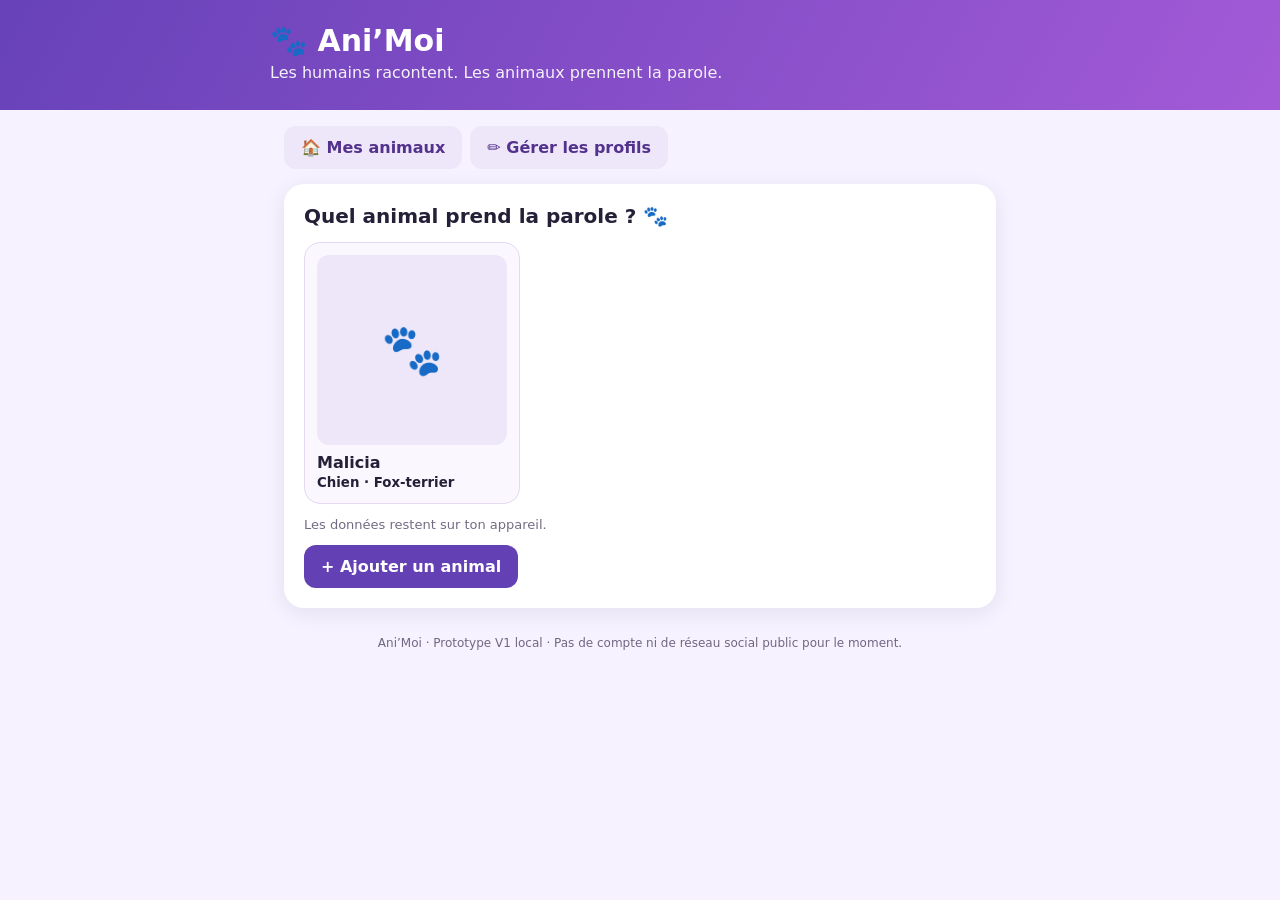
==== index.html @ a32cbb02 "Charger les nouvelles options de hashtags V2.6" ====
<!doctype html><html lang="fr"><head><meta charset="utf-8"><meta name="viewport" content="width=device-width,initial-scale=1,viewport-fit=cover"><meta name="theme-color" content="#6139aa"><title>Ani’Moi — Les animaux prennent la parole</title><style>
:root{font-family:system-ui,-apple-system,Segoe UI,sans-serif;color:#252037;background:#f6f2ff}*{box-sizing:border-box}body{margin:0}header{background:linear-gradient(120deg,#6742b8,#a35ad7);color:white;padding:23px 18px 28px}header .inner,main{max-width:740px;margin:auto}.logo{font-weight:850;font-size:30px}header p{margin:5px 0 0;opacity:.92}main{padding:16px 14px 50px}.panel{background:white;border-radius:20px;padding:20px;margin:0 0 16px;box-shadow:0 5px 22px #2a144515}h2{font-size:20px;margin:0 0 14px}label{display:block;font-weight:650;margin:12px 0 6px}input,textarea,select{font:inherit;width:100%;border:1px solid #d7cce9;border-radius:12px;padding:12px;background:white;color:#252037}textarea{min-height:105px;resize:vertical}button{font:inherit;cursor:pointer;background:#6440b5;color:white;border:0;border-radius:12px;padding:12px 17px;font-weight:750}button:disabled{opacity:.48;cursor:not-allowed}.secondary{background:#eee7fa;color:#53328d}.danger{background:#ffe6eb;color:#9f2445}.buttons{display:flex;gap:8px;flex-wrap:wrap;margin-top:15px}.tagline{font-size:13px;color:#716782}.choice{display:flex;flex-wrap:wrap;gap:7px}.choice label{margin:0;cursor:pointer}.choice input{position:absolute;opacity:0;width:0}.choice span{display:block;padding:9px 11px;border-radius:20px;background:#eee7fa;font-size:14px}.choice input:checked+span{background:#6440b5;color:white}.preview{border:2px solid #e9ddfb;background:#fefcff;border-radius:16px;padding:18px;white-space:pre-wrap;line-height:1.5;overflow-wrap:anywhere}.animal{display:flex;gap:13px;align-items:center;margin-bottom:13px}.avatar{width:62px;height:62px;border-radius:50%;object-fit:cover;background:#eee6f8;display:grid;place-items:center;font-size:30px}.muted{color:#766b84;font-size:13px}.notice{padding:12px;border-radius:12px;background:#f1ecfa;font-size:14px;margin-top:10px}#profilePic{max-width:125px;max-height:125px;border-radius:16px;object-fit:cover;display:none}#cardCanvas{width:100%;border-radius:12px;display:none;margin-top:12px}footer{text-align:center;color:#716782;font-size:12px;padding:12px}a{color:#6440b5}@media(min-width:600px){.twocol{display:grid;grid-template-columns:1fr 1fr;gap:12px}}
</style></head><body><header><div class="inner"><div class="logo">🐾 Ani’Moi</div><p>Les humains racontent. Les animaux prennent la parole.</p></div></header><main>
<section class="panel"><h2>1. Le profil de ton animal</h2><label for="animalSelect">Mes animaux</label><select id="animalSelect"></select><div class="twocol"><div><label for="petName">Prénom</label><input id="petName" maxlength="40" placeholder="Malicia"></div><div><label for="species">Espèce</label><select id="species"><option>Chien</option><option>Chat</option><option>Lapin</option><option>Oiseau</option><option>Cheval</option><option>Hamster</option><option>Autre</option></select></div></div><label for="breed">Race ou type (facultatif)</label><input id="breed" maxlength="70" placeholder="Fox-terrier"><label for="traits">Caractère (séparé par des virgules)</label><input id="traits" maxlength="200" placeholder="Énergique, têtue, joueuse"><label for="photo">Photo de ton animal</label><input type="file" id="photo" accept="image/*"><img id="profilePic" alt="Aperçu de l'animal"><div class="buttons"><button id="savePet">Enregistrer le profil</button><button class="secondary" id="newPet">Nouvel animal</button><button class="danger" id="deletePet">Supprimer</button></div><p class="tagline">Tes profils et photos sont conservés uniquement dans ce navigateur. Aucune publication n'est envoyée à un serveur.</p></section>
<section class="panel"><h2>2. L'humain raconte</h2><label for="story">Qu'est-il arrivé ?</label><textarea id="story" maxlength="1200" placeholder="Ex. : Malicia voulait poursuivre la promenade, mais il pleuvait..."></textarea><label>Quel ton pour la publication ?</label><div class="choice" id="tones"></div><label for="rubric">Rubrique</label><select id="rubric"><option value="pawbook">🐾 Pawbook — Le quotidien</option><option value="sav">📣 Le SAV des animaux</option><option value="linkedin">💼 LinkedPaw — Vie professionnelle</option><option value="potins">📰 Potins de gamelle</option></select><div class="buttons"><button id="generate">Créer la publication</button></div><div class="notice">Cette V1 utilise un moteur d'écriture local avec des modèles humoristiques : ce n'est pas encore une IA générative. La future connexion IA se fera via un serveur sécurisé, sans clé secrète dans ce site.</div></section>
<section class="panel"><h2>3. Ton animal prend la parole</h2><div class="animal"><img class="avatar" id="postPhoto" alt="Photo de profil" style="display:none"><div class="avatar" id="fallbackAvatar">🐾</div><div><strong id="postName">Ton animal</strong><div class="muted" id="postMeta">Une publication pour commencer</div></div></div><div class="preview" id="output" aria-live="polite">Raconte une anecdote, choisis son ton et génère ta première publication.</div><label for="editPost">Retoucher avant le partage</label><textarea id="editPost" placeholder="Ton texte à valider apparaîtra ici..."></textarea><div class="buttons"><button id="copy" class="secondary">Copier</button><button id="share">Partager</button><button id="makeImage">Créer une carte image</button></div><canvas id="cardCanvas" width="1080" height="1350"></canvas><div class="buttons" id="downloadArea" style="display:none"><button id="download">Télécharger l'image</button></div><p class="muted" id="feedback" aria-live="polite"></p></section><footer>Ani’Moi · Prototype V1 local · Pas de compte ni de réseau social public pour le moment.</footer></main><script>
'use strict';const $=id=>document.getElementById(id);const KEY='animoi-pets-v1';let pets=[],selected=null,imageData='';let tone='drôle';const moods=['drôle','sérieux','triste','tendre','en colère','dramatique','philosophe'];
function save(){try{localStorage.setItem(KEY,JSON.stringify(pets));return true}catch(e){alert('Espace de stockage du navigateur insuffisant. Essaie une photo plus petite.');return false}}
try{pets=JSON.parse(localStorage.getItem(KEY)||'[]');if(!Array.isArray(pets))pets=[]}catch{pets=[]}
if(!pets.length){pets=[{id:'malicia-demo',name:'Malicia',species:'Chien',breed:'Fox-terrier',traits:'Énergique, têtue, joueuse',photo:''}];save()}
function renderPets(){const s=$('animalSelect');s.replaceChildren();pets.forEach(p=>{const o=document.createElement('option');o.value=p.id;o.textContent=p.name+' · '+p.species;s.append(o)});if(selected&&pets.some(p=>p.id===selected))s.value=selected;else selected=pets[0]?.id||null,s.value=selected||'';loadPet()}
function loadPet(){const p=pets.find(x=>x.id===selected);$('petName').value=p?.name||'';$('species').value=p?.species||'Chien';$('breed').value=p?.breed||'';$('traits').value=p?.traits||'';imageData=p?.photo||'';$('profilePic').style.display=imageData?'block':'none';if(imageData)$('profilePic').src=imageData;updateByline()}
function current(){return pets.find(p=>p.id===selected)||{name:$('petName').value.trim()||'Mon animal',species:$('species').value,breed:$('breed').value,traits:$('traits').value,photo:imageData}}
function updateByline(){const p=current();$('postName').textContent=p.name;$('postMeta').textContent=[p.species,p.breed].filter(Boolean).join(' · ');$('fallbackAvatar').style.display=p.photo?'none':'grid';$('postPhoto').style.display=p.photo?'block':'none';if(p.photo)$('postPhoto').src=p.photo}
$('animalSelect').addEventListener('change',e=>{selected=e.target.value;loadPet()});$('newPet').onclick=()=>{selected=null;loadPet();$('petName').focus()};$('deletePet').onclick=()=>{if(!selected)return;if(!confirm('Supprimer ce profil de cet appareil ?'))return;pets=pets.filter(p=>p.id!==selected);save();selected=null;renderPets()};
$('photo').onchange=async e=>{const file=e.target.files[0];if(!file)return;if(!file.type.startsWith('image/'))return alert('Choisis une image.');try{const url=URL.createObjectURL(file);const img=new Image();img.src=url;await img.decode();const scale=Math.min(1,550/Math.max(img.width,img.height));const c=document.createElement('canvas');c.width=Math.round(img.width*scale);c.height=Math.round(img.height*scale);c.getContext('2d').drawImage(img,0,0,c.width,c.height);imageData=c.toDataURL('image/jpeg',.7);URL.revokeObjectURL(url);$('profilePic').src=imageData;$('profilePic').style.display='block';updateByline()}catch{alert('Cette image ne peut pas être chargée.')}};
$('savePet').onclick=()=>{const name=$('petName').value.trim();if(!name)return alert('Indique le prénom de ton animal.');const p={id:selected||'pet-'+Date.now(),name,species:$('species').value,breed:$('breed').value.trim(),traits:$('traits').value.trim(),photo:imageData};const old=[...pets];const index=pets.findIndex(x=>x.id===p.id);if(index<0)pets.push(p);else pets[index]=p;if(!save()){pets=old;return}selected=p.id;renderPets();$('feedback').textContent='Profil enregistré sur cet appareil.'};
const tones=$('tones');moods.forEach(m=>{const label=document.createElement('label');const radio=document.createElement('input');radio.type='radio';radio.name='mood';radio.value=m;radio.checked=m===tone;radio.onchange=()=>tone=m;const span=document.createElement('span');span.textContent=m[0].toUpperCase()+m.slice(1);label.append(radio,span);tones.append(label)});
function narrator(p){const traits=p.traits?` (${p.traits})`:'';return p.name+traits}
function formulate(p,story,mood,rubric){const intro={drôle:'COMMUNIQUÉ OFFICIEL 🐾',sérieux:'UNE QUESTION IMPORTANTE 🐾',triste:'UN PETIT MOMENT DE MÉLANCOLIE 💜',tendre:'LE BONHEUR EST DANS LES PETITS RIENS ❤️','en colère':'JE DÉPOSE UNE RÉCLAMATION ! 😤',dramatique:'TRAGÉDIE EN TROIS ACTES 🎭',philosophe:'PENSÉE DU JOUR 🌿'}[mood];const prefix={pawbook:'Cher journal,',sav:'À l’attention du service réclamations des humains,',linkedin:'Note interne de la direction des opérations domestiques,',potins:'EXCLUSIVITÉ — La presse animalière révèle :'}[rubric];const ending={drôle:'J’exige réparation sous forme de friandises. Sans négociation. 😂',sérieux:'Merci de prendre cette question très au sérieux. 🐾',triste:'Un peu de douceur me ferait du bien aujourd’hui. 💜',tendre:'Et malgré tout, je ne changerais mon humain pour rien au monde. ❤️','en colère':'Le syndicat des pattes libres a été prévenu. 😤',dramatique:'La suite au prochain épisode… si mon cœur le supporte. 🎭',philosophe:'La vie est courte : prenons le temps de renifler les roses. 🌿'}[mood];return `${intro}\n\n${prefix}\n\nVoici les faits selon mon humain : « ${story.trim()} »\n\nMoi, ${p.name}, ${p.species.toLowerCase()}${p.breed?' '+p.breed:''}, je tiens à faire entendre ma version.\n\n${ending}\n\n#AniMoi #VieDAnimal`}
$('generate').onclick=()=>{const story=$('story').value.trim();if(!story)return alert('Raconte une petite anecdote.');const p=current();const result=formulate(p,story,tone,$('rubric').value);$('output').textContent=result;$('editPost').value=result;updateByline();$('feedback').textContent='Texte de démonstration prêt à retoucher.'};$('editPost').oninput=()=>{$('output').textContent=$('editPost').value};
$('copy').onclick=async()=>{const s=$('editPost').value;if(!s)return;try{await navigator.clipboard.writeText(s);$('feedback').textContent='Texte copié !'}catch{$('editPost').select();$('feedback').textContent='Sélectionne le texte pour le copier.'}};
$('share').onclick=async()=>{const text=$('editPost').value;if(!text)return;try{if(navigator.share)await navigator.share({title:'Ani’Moi',text});else{$('copy').click()}}catch(e){if(e.name!=='AbortError')$('feedback').textContent='Partage indisponible : utilise Copier.'}};
function wrap(ctx,text,maxWidth){const out=[];for(const para of text.split('\n')){if(!para){out.push('');continue}let line='';for(const word of para.split(/\s+/)){if(ctx.measureText((line?line+' ':'')+word).width>maxWidth&&line){out.push(line);line=word}else line+=(line?' ':'')+word}out.push(line)}return out}
$('makeImage').onclick=()=>{const text=$('editPost').value.trim();if(!text)return alert('Génère d’abord une publication.');const p=current(),c=$('cardCanvas'),ctx=c.getContext('2d');ctx.fillStyle='#f8f3ff';ctx.fillRect(0,0,1080,1350);ctx.fillStyle='#6540ac';ctx.fillRect(0,0,1080,170);ctx.fillStyle='white';ctx.font='bold 67px system-ui';ctx.fillText('🐾 Ani’Moi',65,110);ctx.fillStyle='#251b35';ctx.font='bold 52px system-ui';ctx.fillText(p.name.slice(0,23),70,245);ctx.fillStyle='#736384';ctx.font='31px system-ui';ctx.fillText([p.species,p.breed].filter(Boolean).join(' · ').slice(0,46),70,297);ctx.fillStyle='#2b2334';ctx.font='34px system-ui';const lines=wrap(ctx,text,930);let y=385;for(const line of lines){if(y>1230){ctx.fillText('…',70,y);break}ctx.fillText(line,70,y);y+=47}ctx.fillStyle='#6540ac';ctx.font='bold 28px system-ui';ctx.fillText('Les animaux prennent la parole.',70,1310);c.style.display='block';$('downloadArea').style.display='flex';$('feedback').textContent='Carte créée, prête à télécharger.'};$('download').onclick=()=>{const a=document.createElement('a');a.download='animoi-publication.png';a.href=$('cardCanvas').toDataURL('image/png');a.click()};renderPets();
</script><script src="v2.js?v=2.1" defer></script><script src="sharecards.js?v=2.2" defer></script><script src="caption.js?v=2.6" defer></script></body></html>
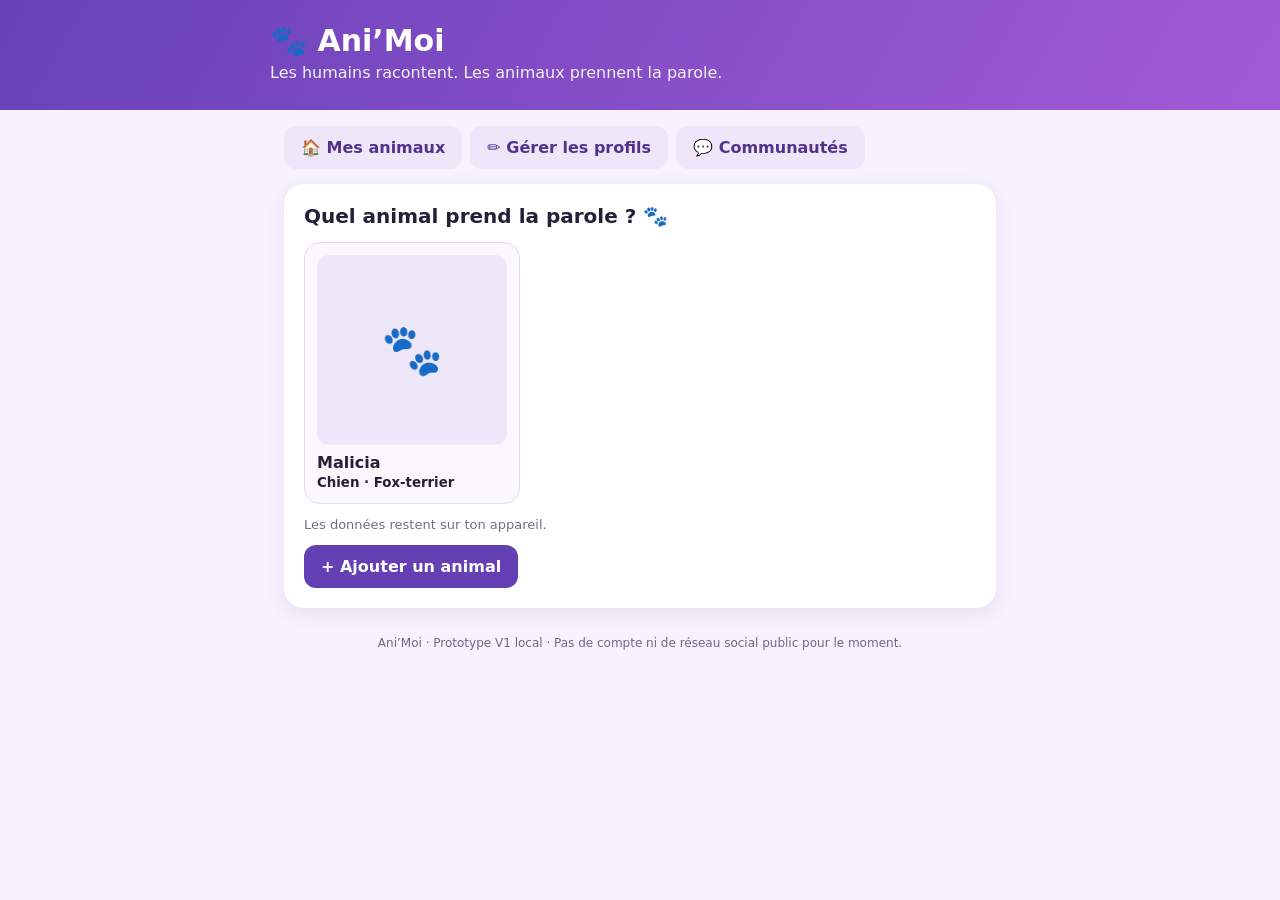
==== commit 1b58580f: "Activer le fil des communautés Ani’Moi en prévisualisation" ====
--- a/index.html
+++ b/index.html
@@ -1,9 +1,9 @@
 <!doctype html><html lang="fr"><head><meta charset="utf-8"><meta name="viewport" content="width=device-width,initial-scale=1,viewport-fit=cover"><meta name="theme-color" content="#6139aa"><title>Ani’Moi — Les animaux prennent la parole</title><style>
 :root{font-family:system-ui,-apple-system,Segoe UI,sans-serif;color:#252037;background:#f6f2ff}*{box-sizing:border-box}body{margin:0}header{background:linear-gradient(120deg,#6742b8,#a35ad7);color:white;padding:23px 18px 28px}header .inner,main{max-width:740px;margin:auto}.logo{font-weight:850;font-size:30px}header p{margin:5px 0 0;opacity:.92}main{padding:16px 14px 50px}.panel{background:white;border-radius:20px;padding:20px;margin:0 0 16px;box-shadow:0 5px 22px #2a144515}h2{font-size:20px;margin:0 0 14px}label{display:block;font-weight:650;margin:12px 0 6px}input,textarea,select{font:inherit;width:100%;border:1px solid #d7cce9;border-radius:12px;padding:12px;background:white;color:#252037}textarea{min-height:105px;resize:vertical}button{font:inherit;cursor:pointer;background:#6440b5;color:white;border:0;border-radius:12px;padding:12px 17px;font-weight:750}button:disabled{opacity:.48;cursor:not-allowed}.secondary{background:#eee7fa;color:#53328d}.danger{background:#ffe6eb;color:#9f2445}.buttons{display:flex;gap:8px;flex-wrap:wrap;margin-top:15px}.tagline{font-size:13px;color:#716782}.choice{display:flex;flex-wrap:wrap;gap:7px}.choice label{margin:0;cursor:pointer}.choice input{position:absolute;opacity:0;width:0}.choice span{display:block;padding:9px 11px;border-radius:20px;background:#eee7fa;font-size:14px}.choice input:checked+span{background:#6440b5;color:white}.preview{border:2px solid #e9ddfb;background:#fefcff;border-radius:16px;padding:18px;white-space:pre-wrap;line-height:1.5;overflow-wrap:anywhere}.animal{display:flex;gap:13px;align-items:center;margin-bottom:13px}.avatar{width:62px;height:62px;border-radius:50%;object-fit:cover;background:#eee6f8;display:grid;place-items:center;font-size:30px}.muted{color:#766b84;font-size:13px}.notice{padding:12px;border-radius:12px;background:#f1ecfa;font-size:14px;margin-top:10px}#profilePic{max-width:125px;max-height:125px;border-radius:16px;object-fit:cover;display:none}#cardCanvas{width:100%;border-radius:12px;display:none;margin-top:12px}footer{text-align:center;color:#716782;font-size:12px;padding:12px}a{color:#6440b5}@media(min-width:600px){.twocol{display:grid;grid-template-columns:1fr 1fr;gap:12px}}
-</style></head><body><header><div class="inner"><div class="logo">🐾 Ani’Moi</div><p>Les humains racontent. Les animaux prennent la parole.</p></div></header><main>
+#editPost{min-height:340px;height:42vh;max-height:75vh;line-height:1.55;resize:vertical}@media(min-width:600px){#editPost{min-height:400px;height:460px}}</style></head><body><header><div class="inner"><div class="logo">🐾 Ani’Moi</div><p>Les humains racontent. Les animaux prennent la parole.</p></div></header><main>
 <section class="panel"><h2>1. Le profil de ton animal</h2><label for="animalSelect">Mes animaux</label><select id="animalSelect"></select><div class="twocol"><div><label for="petName">Prénom</label><input id="petName" maxlength="40" placeholder="Malicia"></div><div><label for="species">Espèce</label><select id="species"><option>Chien</option><option>Chat</option><option>Lapin</option><option>Oiseau</option><option>Cheval</option><option>Hamster</option><option>Autre</option></select></div></div><label for="breed">Race ou type (facultatif)</label><input id="breed" maxlength="70" placeholder="Fox-terrier"><label for="traits">Caractère (séparé par des virgules)</label><input id="traits" maxlength="200" placeholder="Énergique, têtue, joueuse"><label for="photo">Photo de ton animal</label><input type="file" id="photo" accept="image/*"><img id="profilePic" alt="Aperçu de l'animal"><div class="buttons"><button id="savePet">Enregistrer le profil</button><button class="secondary" id="newPet">Nouvel animal</button><button class="danger" id="deletePet">Supprimer</button></div><p class="tagline">Tes profils et photos sont conservés uniquement dans ce navigateur. Aucune publication n'est envoyée à un serveur.</p></section>
 <section class="panel"><h2>2. L'humain raconte</h2><label for="story">Qu'est-il arrivé ?</label><textarea id="story" maxlength="1200" placeholder="Ex. : Malicia voulait poursuivre la promenade, mais il pleuvait..."></textarea><label>Quel ton pour la publication ?</label><div class="choice" id="tones"></div><label for="rubric">Rubrique</label><select id="rubric"><option value="pawbook">🐾 Pawbook — Le quotidien</option><option value="sav">📣 Le SAV des animaux</option><option value="linkedin">💼 LinkedPaw — Vie professionnelle</option><option value="potins">📰 Potins de gamelle</option></select><div class="buttons"><button id="generate">Créer la publication</button></div><div class="notice">Cette V1 utilise un moteur d'écriture local avec des modèles humoristiques : ce n'est pas encore une IA générative. La future connexion IA se fera via un serveur sécurisé, sans clé secrète dans ce site.</div></section>
-<section class="panel"><h2>3. Ton animal prend la parole</h2><div class="animal"><img class="avatar" id="postPhoto" alt="Photo de profil" style="display:none"><div class="avatar" id="fallbackAvatar">🐾</div><div><strong id="postName">Ton animal</strong><div class="muted" id="postMeta">Une publication pour commencer</div></div></div><div class="preview" id="output" aria-live="polite">Raconte une anecdote, choisis son ton et génère ta première publication.</div><label for="editPost">Retoucher avant le partage</label><textarea id="editPost" placeholder="Ton texte à valider apparaîtra ici..."></textarea><div class="buttons"><button id="copy" class="secondary">Copier</button><button id="share">Partager</button><button id="makeImage">Créer une carte image</button></div><canvas id="cardCanvas" width="1080" height="1350"></canvas><div class="buttons" id="downloadArea" style="display:none"><button id="download">Télécharger l'image</button></div><p class="muted" id="feedback" aria-live="polite"></p></section><footer>Ani’Moi · Prototype V1 local · Pas de compte ni de réseau social public pour le moment.</footer></main><script>
+<section class="panel"><h2>3. Ton animal prend la parole</h2><div class="animal"><img class="avatar" id="postPhoto" alt="Photo de profil" style="display:none"><div class="avatar" id="fallbackAvatar">🐾</div><div><strong id="postName">Ton animal</strong><div class="muted" id="postMeta">Une publication pour commencer</div></div></div><div class="preview" id="output" aria-live="polite">Raconte une anecdote, choisis son ton et génère ta première publication.</div><label for="editPost">Retoucher avant le partage</label><textarea id="editPost" rows="14" style="min-height:420px!important;height:52vh!important;max-height:none!important;resize:vertical!important;line-height:1.55" placeholder="Ton texte à valider apparaîtra ici..."></textarea><div class="buttons"><button id="copy" class="secondary">Copier</button><button id="share">Partager</button><button id="makeImage">Créer une carte image</button></div><canvas id="cardCanvas" width="1080" height="1350"></canvas><div class="buttons" id="downloadArea" style="display:none"><button id="download">Télécharger l'image</button></div><p class="muted" id="feedback" aria-live="polite"></p></section><footer>Ani’Moi · Prototype V1 local · Pas de compte ni de réseau social public pour le moment.</footer></main><script>
 'use strict';const $=id=>document.getElementById(id);const KEY='animoi-pets-v1';let pets=[],selected=null,imageData='';let tone='drôle';const moods=['drôle','sérieux','triste','tendre','en colère','dramatique','philosophe'];
 function save(){try{localStorage.setItem(KEY,JSON.stringify(pets));return true}catch(e){alert('Espace de stockage du navigateur insuffisant. Essaie une photo plus petite.');return false}}
 try{pets=JSON.parse(localStorage.getItem(KEY)||'[]');if(!Array.isArray(pets))pets=[]}catch{pets=[]}
@@ -23,4 +23,4 @@
 $('share').onclick=async()=>{const text=$('editPost').value;if(!text)return;try{if(navigator.share)await navigator.share({title:'Ani’Moi',text});else{$('copy').click()}}catch(e){if(e.name!=='AbortError')$('feedback').textContent='Partage indisponible : utilise Copier.'}};
 function wrap(ctx,text,maxWidth){const out=[];for(const para of text.split('\n')){if(!para){out.push('');continue}let line='';for(const word of para.split(/\s+/)){if(ctx.measureText((line?line+' ':'')+word).width>maxWidth&&line){out.push(line);line=word}else line+=(line?' ':'')+word}out.push(line)}return out}
 $('makeImage').onclick=()=>{const text=$('editPost').value.trim();if(!text)return alert('Génère d’abord une publication.');const p=current(),c=$('cardCanvas'),ctx=c.getContext('2d');ctx.fillStyle='#f8f3ff';ctx.fillRect(0,0,1080,1350);ctx.fillStyle='#6540ac';ctx.fillRect(0,0,1080,170);ctx.fillStyle='white';ctx.font='bold 67px system-ui';ctx.fillText('🐾 Ani’Moi',65,110);ctx.fillStyle='#251b35';ctx.font='bold 52px system-ui';ctx.fillText(p.name.slice(0,23),70,245);ctx.fillStyle='#736384';ctx.font='31px system-ui';ctx.fillText([p.species,p.breed].filter(Boolean).join(' · ').slice(0,46),70,297);ctx.fillStyle='#2b2334';ctx.font='34px system-ui';const lines=wrap(ctx,text,930);let y=385;for(const line of lines){if(y>1230){ctx.fillText('…',70,y);break}ctx.fillText(line,70,y);y+=47}ctx.fillStyle='#6540ac';ctx.font='bold 28px system-ui';ctx.fillText('Les animaux prennent la parole.',70,1310);c.style.display='block';$('downloadArea').style.display='flex';$('feedback').textContent='Carte créée, prête à télécharger.'};$('download').onclick=()=>{const a=document.createElement('a');a.download='animoi-publication.png';a.href=$('cardCanvas').toDataURL('image/png');a.click()};renderPets();
-</script><script src="v2.js?v=2.1" defer></script><script src="sharecards.js?v=2.2" defer></script><script src="caption.js?v=2.6" defer></script></body></html>
+</script><script src="v2.js?v=2.1" defer></script><script src="sharecards.js?v=2.2" defer></script><script src="caption.js?v=2.7" defer></script><script src="communities.js?v=3.0" defer></script></body></html>
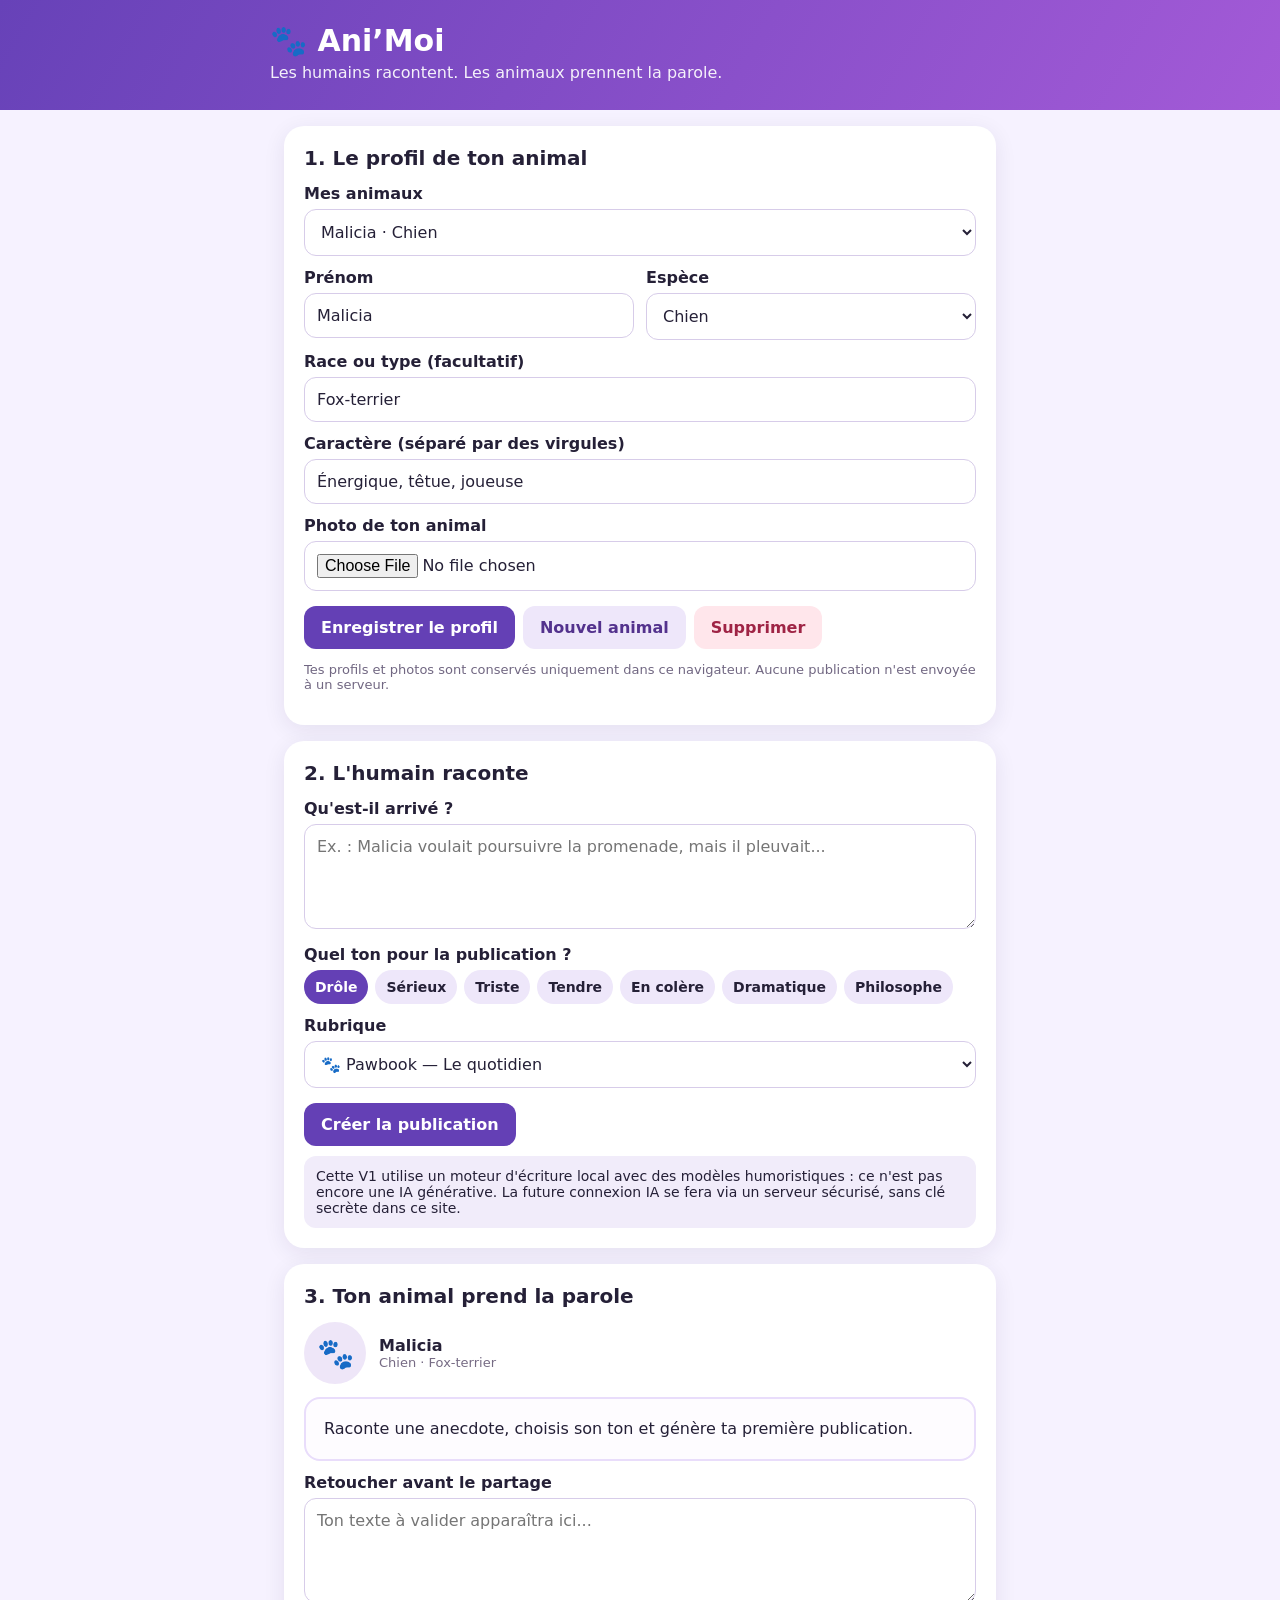
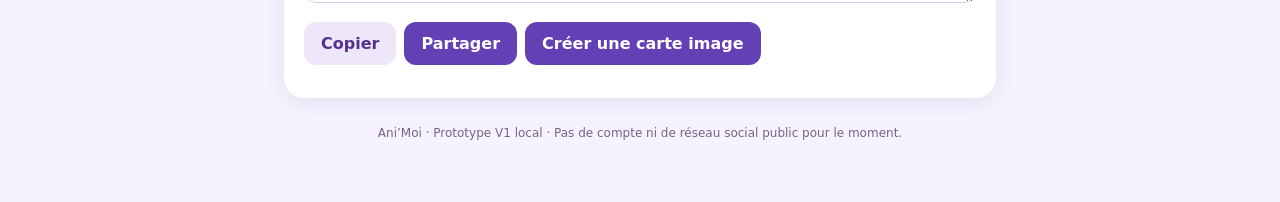
==== commit 69ebb61d: "Préparer la candidate V2 stable et son architecture multilingue" ====
--- a/index.html
+++ b/index.html
@@ -1,9 +1,9 @@
 <!doctype html><html lang="fr"><head><meta charset="utf-8"><meta name="viewport" content="width=device-width,initial-scale=1,viewport-fit=cover"><meta name="theme-color" content="#6139aa"><title>Ani’Moi — Les animaux prennent la parole</title><style>
 :root{font-family:system-ui,-apple-system,Segoe UI,sans-serif;color:#252037;background:#f6f2ff}*{box-sizing:border-box}body{margin:0}header{background:linear-gradient(120deg,#6742b8,#a35ad7);color:white;padding:23px 18px 28px}header .inner,main{max-width:740px;margin:auto}.logo{font-weight:850;font-size:30px}header p{margin:5px 0 0;opacity:.92}main{padding:16px 14px 50px}.panel{background:white;border-radius:20px;padding:20px;margin:0 0 16px;box-shadow:0 5px 22px #2a144515}h2{font-size:20px;margin:0 0 14px}label{display:block;font-weight:650;margin:12px 0 6px}input,textarea,select{font:inherit;width:100%;border:1px solid #d7cce9;border-radius:12px;padding:12px;background:white;color:#252037}textarea{min-height:105px;resize:vertical}button{font:inherit;cursor:pointer;background:#6440b5;color:white;border:0;border-radius:12px;padding:12px 17px;font-weight:750}button:disabled{opacity:.48;cursor:not-allowed}.secondary{background:#eee7fa;color:#53328d}.danger{background:#ffe6eb;color:#9f2445}.buttons{display:flex;gap:8px;flex-wrap:wrap;margin-top:15px}.tagline{font-size:13px;color:#716782}.choice{display:flex;flex-wrap:wrap;gap:7px}.choice label{margin:0;cursor:pointer}.choice input{position:absolute;opacity:0;width:0}.choice span{display:block;padding:9px 11px;border-radius:20px;background:#eee7fa;font-size:14px}.choice input:checked+span{background:#6440b5;color:white}.preview{border:2px solid #e9ddfb;background:#fefcff;border-radius:16px;padding:18px;white-space:pre-wrap;line-height:1.5;overflow-wrap:anywhere}.animal{display:flex;gap:13px;align-items:center;margin-bottom:13px}.avatar{width:62px;height:62px;border-radius:50%;object-fit:cover;background:#eee6f8;display:grid;place-items:center;font-size:30px}.muted{color:#766b84;font-size:13px}.notice{padding:12px;border-radius:12px;background:#f1ecfa;font-size:14px;margin-top:10px}#profilePic{max-width:125px;max-height:125px;border-radius:16px;object-fit:cover;display:none}#cardCanvas{width:100%;border-radius:12px;display:none;margin-top:12px}footer{text-align:center;color:#716782;font-size:12px;padding:12px}a{color:#6440b5}@media(min-width:600px){.twocol{display:grid;grid-template-columns:1fr 1fr;gap:12px}}
-#editPost{min-height:340px;height:42vh;max-height:75vh;line-height:1.55;resize:vertical}@media(min-width:600px){#editPost{min-height:400px;height:460px}}</style></head><body><header><div class="inner"><div class="logo">🐾 Ani’Moi</div><p>Les humains racontent. Les animaux prennent la parole.</p></div></header><main>
-<section class="panel"><h2>1. Le profil de ton animal</h2><label for="animalSelect">Mes animaux</label><select id="animalSelect"></select><div class="twocol"><div><label for="petName">Prénom</label><input id="petName" maxlength="40" placeholder="Malicia"></div><div><label for="species">Espèce</label><select id="species"><option>Chien</option><option>Chat</option><option>Lapin</option><option>Oiseau</option><option>Cheval</option><option>Hamster</option><option>Autre</option></select></div></div><label for="breed">Race ou type (facultatif)</label><input id="breed" maxlength="70" placeholder="Fox-terrier"><label for="traits">Caractère (séparé par des virgules)</label><input id="traits" maxlength="200" placeholder="Énergique, têtue, joueuse"><label for="photo">Photo de ton animal</label><input type="file" id="photo" accept="image/*"><img id="profilePic" alt="Aperçu de l'animal"><div class="buttons"><button id="savePet">Enregistrer le profil</button><button class="secondary" id="newPet">Nouvel animal</button><button class="danger" id="deletePet">Supprimer</button></div><p class="tagline">Tes profils et photos sont conservés uniquement dans ce navigateur. Aucune publication n'est envoyée à un serveur.</p></section>
+</style></head><body><header><div class="inner"><div class="logo">🐾 Ani’Moi</div><p>Les humains racontent. Les animaux prennent la parole.</p></div></header><main>
+<section class="panel"><h2>1. Le profil de ton animal</h2><label for="animalSelect">Mes animaux</label><select id="animalSelect"></select><div class="twocol"><div><label for="petName">Prénom</label><input id="petName" maxlength="40" placeholder="Malicia"></div><div><label for="species">Espèce</label><select id="species"><option>Chien</option><option>Chat</option><option>Lapin</option><option>Oiseau</option><option>Cheval</option><option>Poisson</option><option>Hamster</option><option>Autre</option></select></div></div><label for="breed">Race ou type (facultatif)</label><input id="breed" maxlength="70" placeholder="Fox-terrier"><label for="traits">Caractère (séparé par des virgules)</label><input id="traits" maxlength="200" placeholder="Énergique, têtue, joueuse"><label for="photo">Photo de ton animal</label><input type="file" id="photo" accept="image/*"><img id="profilePic" alt="Aperçu de l'animal"><div class="buttons"><button id="savePet">Enregistrer le profil</button><button class="secondary" id="newPet">Nouvel animal</button><button class="danger" id="deletePet">Supprimer</button></div><p class="tagline">Tes profils et photos sont conservés uniquement dans ce navigateur. Aucune publication n'est envoyée à un serveur.</p></section>
 <section class="panel"><h2>2. L'humain raconte</h2><label for="story">Qu'est-il arrivé ?</label><textarea id="story" maxlength="1200" placeholder="Ex. : Malicia voulait poursuivre la promenade, mais il pleuvait..."></textarea><label>Quel ton pour la publication ?</label><div class="choice" id="tones"></div><label for="rubric">Rubrique</label><select id="rubric"><option value="pawbook">🐾 Pawbook — Le quotidien</option><option value="sav">📣 Le SAV des animaux</option><option value="linkedin">💼 LinkedPaw — Vie professionnelle</option><option value="potins">📰 Potins de gamelle</option></select><div class="buttons"><button id="generate">Créer la publication</button></div><div class="notice">Cette V1 utilise un moteur d'écriture local avec des modèles humoristiques : ce n'est pas encore une IA générative. La future connexion IA se fera via un serveur sécurisé, sans clé secrète dans ce site.</div></section>
-<section class="panel"><h2>3. Ton animal prend la parole</h2><div class="animal"><img class="avatar" id="postPhoto" alt="Photo de profil" style="display:none"><div class="avatar" id="fallbackAvatar">🐾</div><div><strong id="postName">Ton animal</strong><div class="muted" id="postMeta">Une publication pour commencer</div></div></div><div class="preview" id="output" aria-live="polite">Raconte une anecdote, choisis son ton et génère ta première publication.</div><label for="editPost">Retoucher avant le partage</label><textarea id="editPost" rows="14" style="min-height:420px!important;height:52vh!important;max-height:none!important;resize:vertical!important;line-height:1.55" placeholder="Ton texte à valider apparaîtra ici..."></textarea><div class="buttons"><button id="copy" class="secondary">Copier</button><button id="share">Partager</button><button id="makeImage">Créer une carte image</button></div><canvas id="cardCanvas" width="1080" height="1350"></canvas><div class="buttons" id="downloadArea" style="display:none"><button id="download">Télécharger l'image</button></div><p class="muted" id="feedback" aria-live="polite"></p></section><footer>Ani’Moi · Prototype V1 local · Pas de compte ni de réseau social public pour le moment.</footer></main><script>
+<section class="panel"><h2>3. Ton animal prend la parole</h2><div class="animal"><img class="avatar" id="postPhoto" alt="Photo de profil" style="display:none"><div class="avatar" id="fallbackAvatar">🐾</div><div><strong id="postName">Ton animal</strong><div class="muted" id="postMeta">Une publication pour commencer</div></div></div><div class="preview" id="output" aria-live="polite">Raconte une anecdote, choisis son ton et génère ta première publication.</div><label for="editPost">Retoucher avant le partage</label><textarea id="editPost" placeholder="Ton texte à valider apparaîtra ici..."></textarea><div class="buttons"><button id="copy" class="secondary">Copier</button><button id="share">Partager</button><button id="makeImage">Créer une carte image</button></div><canvas id="cardCanvas" width="1080" height="1350"></canvas><div class="buttons" id="downloadArea" style="display:none"><button id="download">Télécharger l'image</button></div><p class="muted" id="feedback" aria-live="polite"></p></section><footer>Ani’Moi · Prototype V1 local · Pas de compte ni de réseau social public pour le moment.</footer></main><script>
 'use strict';const $=id=>document.getElementById(id);const KEY='animoi-pets-v1';let pets=[],selected=null,imageData='';let tone='drôle';const moods=['drôle','sérieux','triste','tendre','en colère','dramatique','philosophe'];
 function save(){try{localStorage.setItem(KEY,JSON.stringify(pets));return true}catch(e){alert('Espace de stockage du navigateur insuffisant. Essaie une photo plus petite.');return false}}
 try{pets=JSON.parse(localStorage.getItem(KEY)||'[]');if(!Array.isArray(pets))pets=[]}catch{pets=[]}
@@ -23,4 +23,4 @@
 $('share').onclick=async()=>{const text=$('editPost').value;if(!text)return;try{if(navigator.share)await navigator.share({title:'Ani’Moi',text});else{$('copy').click()}}catch(e){if(e.name!=='AbortError')$('feedback').textContent='Partage indisponible : utilise Copier.'}};
 function wrap(ctx,text,maxWidth){const out=[];for(const para of text.split('\n')){if(!para){out.push('');continue}let line='';for(const word of para.split(/\s+/)){if(ctx.measureText((line?line+' ':'')+word).width>maxWidth&&line){out.push(line);line=word}else line+=(line?' ':'')+word}out.push(line)}return out}
 $('makeImage').onclick=()=>{const text=$('editPost').value.trim();if(!text)return alert('Génère d’abord une publication.');const p=current(),c=$('cardCanvas'),ctx=c.getContext('2d');ctx.fillStyle='#f8f3ff';ctx.fillRect(0,0,1080,1350);ctx.fillStyle='#6540ac';ctx.fillRect(0,0,1080,170);ctx.fillStyle='white';ctx.font='bold 67px system-ui';ctx.fillText('🐾 Ani’Moi',65,110);ctx.fillStyle='#251b35';ctx.font='bold 52px system-ui';ctx.fillText(p.name.slice(0,23),70,245);ctx.fillStyle='#736384';ctx.font='31px system-ui';ctx.fillText([p.species,p.breed].filter(Boolean).join(' · ').slice(0,46),70,297);ctx.fillStyle='#2b2334';ctx.font='34px system-ui';const lines=wrap(ctx,text,930);let y=385;for(const line of lines){if(y>1230){ctx.fillText('…',70,y);break}ctx.fillText(line,70,y);y+=47}ctx.fillStyle='#6540ac';ctx.font='bold 28px system-ui';ctx.fillText('Les animaux prennent la parole.',70,1310);c.style.display='block';$('downloadArea').style.display='flex';$('feedback').textContent='Carte créée, prête à télécharger.'};$('download').onclick=()=>{const a=document.createElement('a');a.download='animoi-publication.png';a.href=$('cardCanvas').toDataURL('image/png');a.click()};renderPets();
-</script><script src="v2.js?v=2.1" defer></script><script src="sharecards.js?v=2.2" defer></script><script src="caption.js?v=2.7" defer></script><script src="communities.js?v=3.0" defer></script></body></html>
+</script></body></html>
